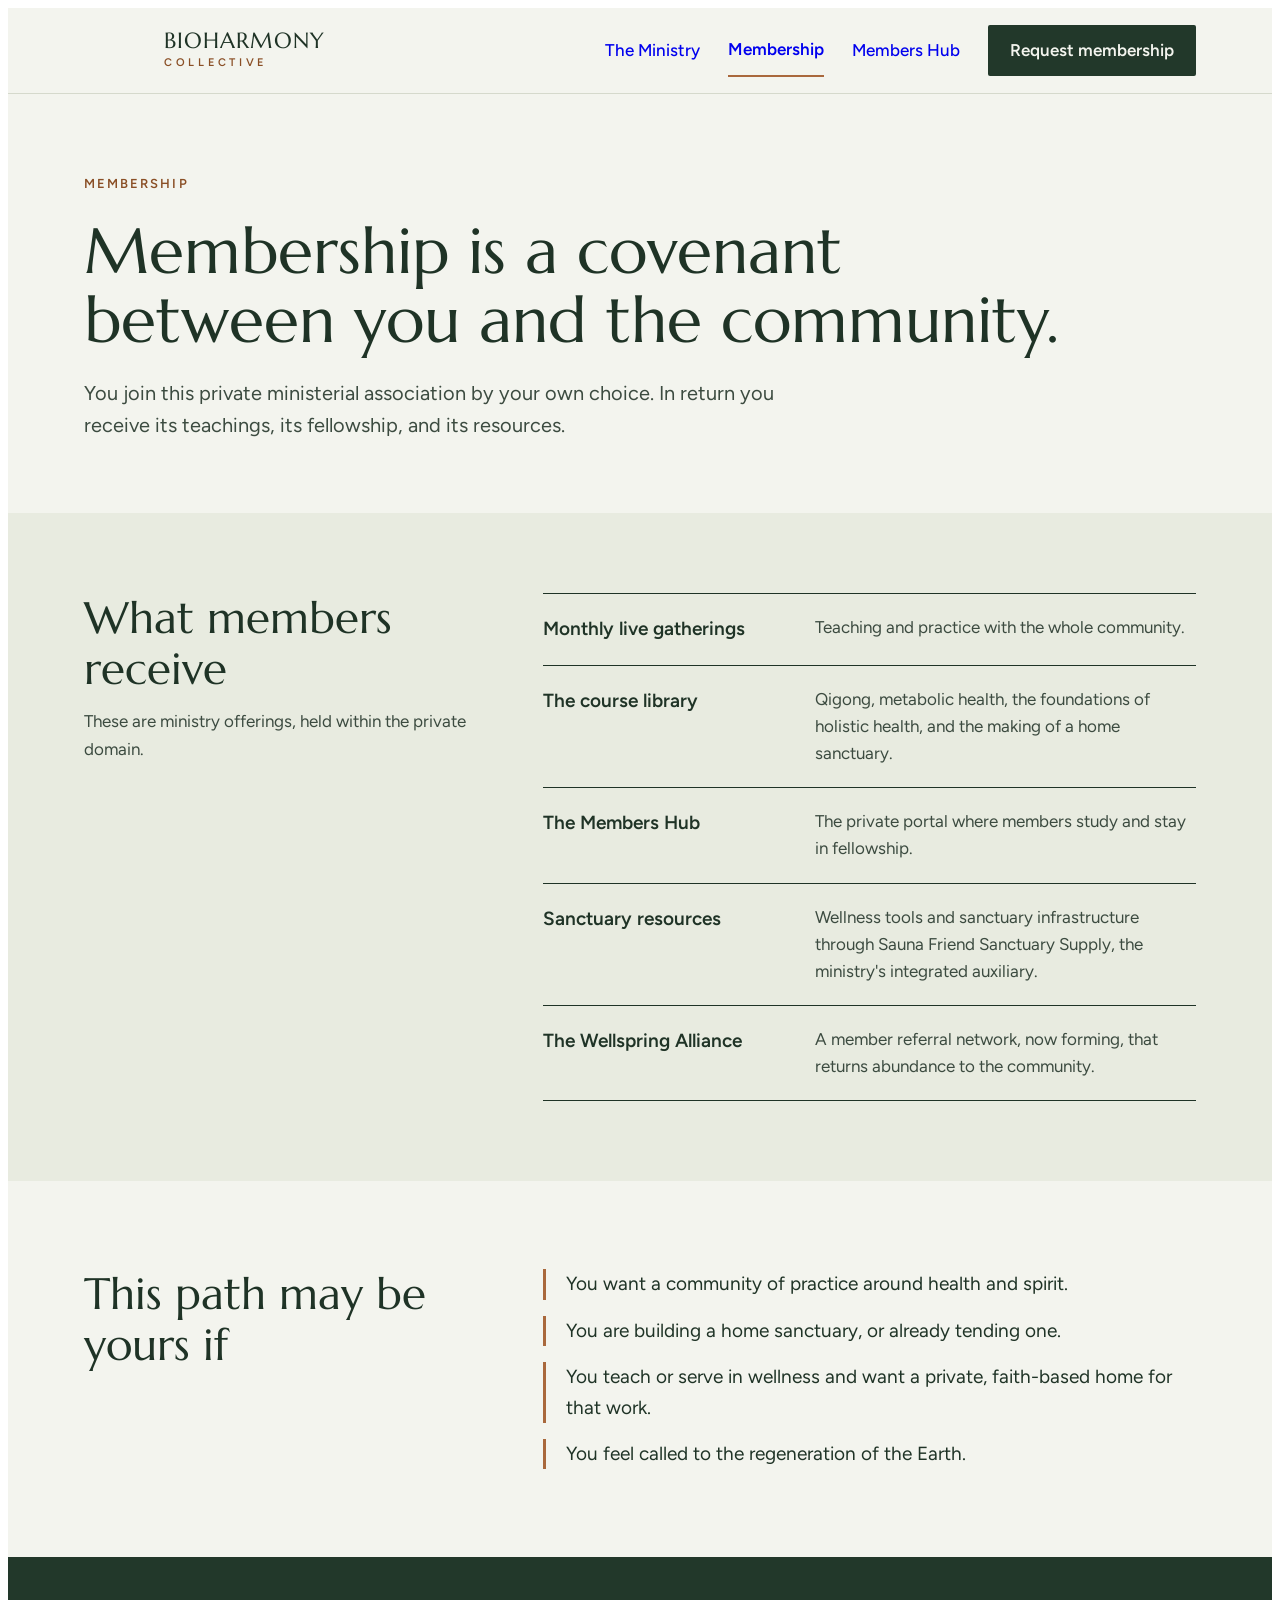
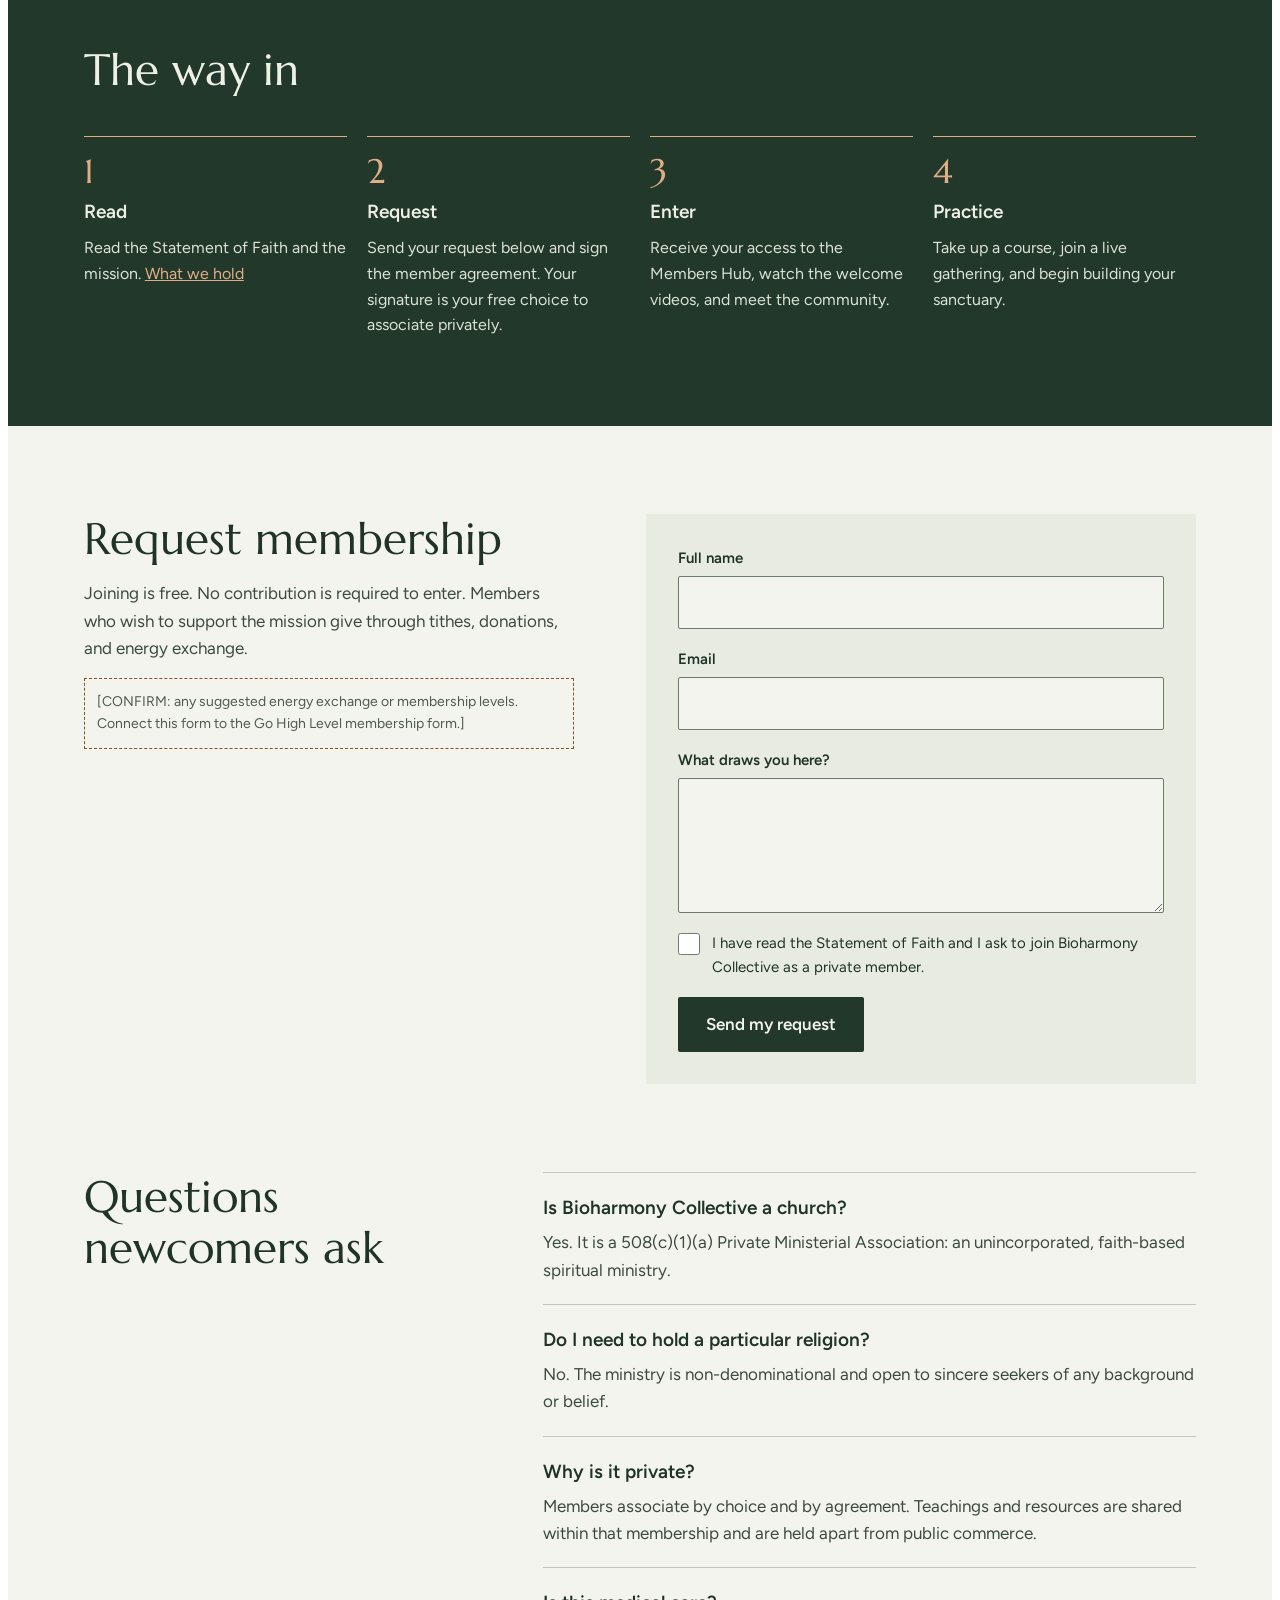
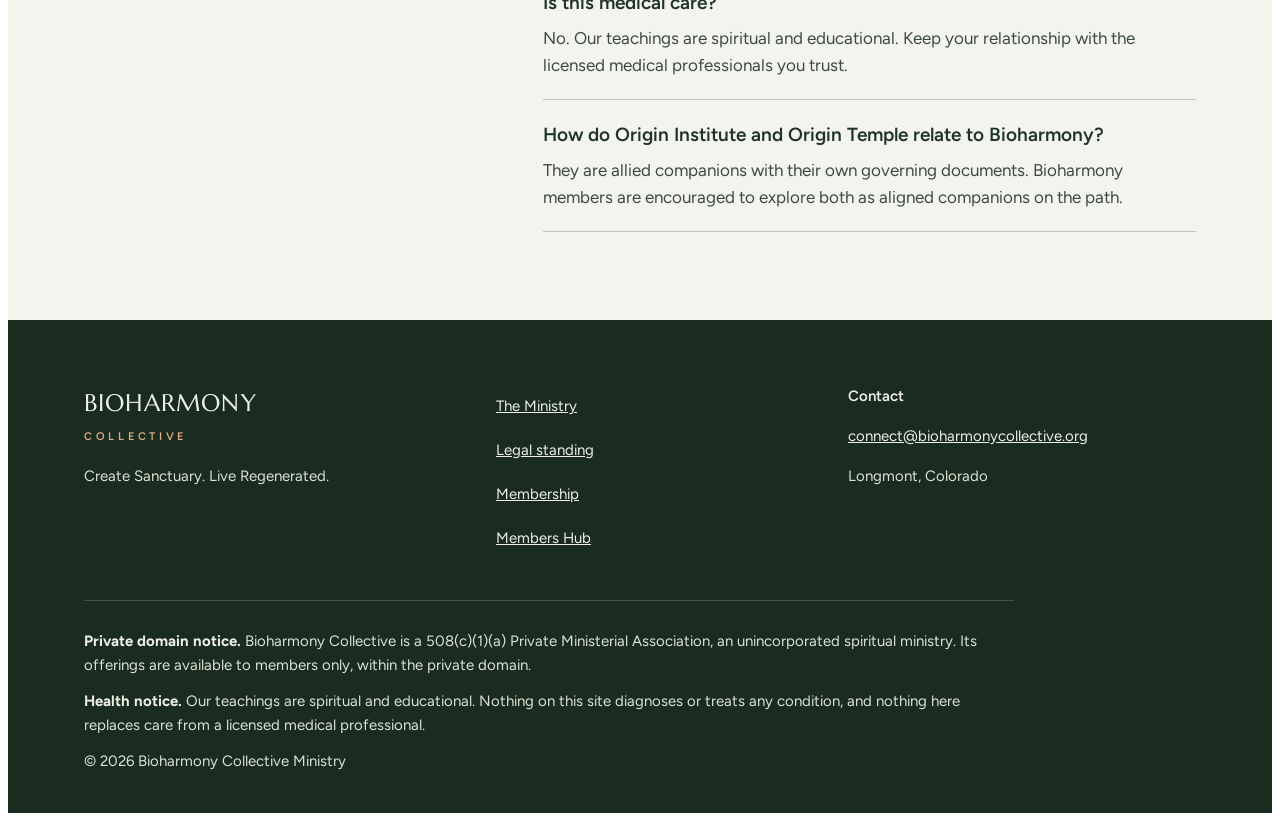
==== membership.html @ bfe524b6 "Add Bioharmony Collective site pages and docs" ====
<!doctype html>
<html lang="en">
<head>
<meta charset="utf-8">
<meta name="viewport" content="width=device-width, initial-scale=1">
<title>Membership | Bioharmony Collective</title>
<meta name="robots" content="noindex">
<meta name="description" content="What members receive and how to request membership in Bioharmony Collective.">
<link rel="icon" type="image/png" href="assets/bhc-mark.png">
<link rel="preconnect" href="https://fonts.googleapis.com">
<link rel="preconnect" href="https://fonts.gstatic.com" crossorigin>
<link rel="stylesheet" href="https://fonts.googleapis.com/css2?family=Marcellus&family=Figtree:wght@400;500;600&display=swap">
<link rel="stylesheet" href="assets/site.css">
</head>
<body>
<div style="font-family: Figtree, 'Helvetica Neue', Arial, sans-serif; color: #1F3326; background: #F3F4EE; font-size: 17px; line-height: 1.6">

<header style="display: flex; flex-wrap: wrap; align-items: center; justify-content: space-between; gap: 12px 32px; padding: 16px 6%; border-bottom: 1px solid #D5D9CC">
<a href="index.html" style="display: flex; align-items: center; gap: 12px; text-decoration: none; min-height: 44px">
<img src="assets/bhc-mark.png" alt="" style="width: 68px; height: auto">
<span style="display: flex; flex-direction: column; gap: 2px">
<span style="font-family: Marcellus, Georgia, serif; font-size: 22px; letter-spacing: 0.05em; line-height: 1; color: #1F3326">BIOHARMONY</span>
<span style="font-size: 11px; font-weight: 600; letter-spacing: 0.34em; color: #8A4F26">COLLECTIVE</span>
</span>
</a>
<nav aria-label="Main" style="display: flex; flex-wrap: wrap; align-items: center; gap: 4px 28px">
<a href="ministry.html" style="padding: 12px 0; text-decoration: none; font-weight: 500">The Ministry</a>
<a href="membership.html" aria-current="page" style="padding: 12px 0; text-decoration: none; font-weight: 600; border-bottom: 2px solid #A9683C">Membership</a>
<a href="https://portal.bioharmonycollective.org" style="padding: 12px 0; text-decoration: none; font-weight: 500">Members Hub</a>
<a href="#request" style="padding: 12px 22px; text-decoration: none; font-weight: 600; background: #22382A; color: #F3F4EE; border-radius: 2px">Request membership</a>
</nav>
</header>

<section style="padding: 80px 6% 72px; display: flex; flex-direction: column; gap: 22px">
<p style="margin: 0; font-size: 13px; font-weight: 600; letter-spacing: 0.16em; text-transform: uppercase; color: #8A4F26">Membership</p>
<h1 style="margin: 0; font-family: Marcellus, Georgia, serif; font-weight: 400; font-size: clamp(36px, 5vw, 64px); line-height: 1.08; max-width: 17em; text-wrap: balance">Membership is a covenant between you and the community.</h1>
<p style="margin: 0; font-size: 20px; max-width: 36em; color: #3C4B40">You join this private ministerial association by your own choice. In return you receive its teachings, its fellowship, and its resources.</p>
</section>

<section style="padding: 80px 6%; background: #E8EBE0; display: flex; flex-wrap: wrap; gap: 40px 72px">
<div style="flex: 1 1 300px; min-width: 0; display: flex; flex-direction: column; gap: 14px">
<h2 style="margin: 0; font-family: Marcellus, Georgia, serif; font-weight: 400; font-size: clamp(30px, 3.6vw, 44px); line-height: 1.15">What members receive</h2>
<p style="margin: 0; color: #3C4B40">These are ministry offerings, held within the private domain.</p>
</div>
<div style="flex: 2 1 480px; min-width: 0; display: flex; flex-direction: column">
<div style="display: flex; flex-wrap: wrap; gap: 4px 32px; padding: 20px 0; border-top: 1px solid #1F3326">
<h3 style="flex: 1 1 200px; min-width: 0; margin: 0; font-size: 19px; font-weight: 600">Monthly live gatherings</h3>
<p style="flex: 2 1 300px; min-width: 0; margin: 0; color: #3C4B40">Teaching and practice with the whole community.</p>
</div>
<div style="display: flex; flex-wrap: wrap; gap: 4px 32px; padding: 20px 0; border-top: 1px solid #1F3326">
<h3 style="flex: 1 1 200px; min-width: 0; margin: 0; font-size: 19px; font-weight: 600">The course library</h3>
<p style="flex: 2 1 300px; min-width: 0; margin: 0; color: #3C4B40">Qigong, metabolic health, the foundations of holistic health, and the making of a home sanctuary.</p>
</div>
<div style="display: flex; flex-wrap: wrap; gap: 4px 32px; padding: 20px 0; border-top: 1px solid #1F3326">
<h3 style="flex: 1 1 200px; min-width: 0; margin: 0; font-size: 19px; font-weight: 600">The Members Hub</h3>
<p style="flex: 2 1 300px; min-width: 0; margin: 0; color: #3C4B40">The private portal where members study and stay in fellowship.</p>
</div>
<div style="display: flex; flex-wrap: wrap; gap: 4px 32px; padding: 20px 0; border-top: 1px solid #1F3326">
<h3 style="flex: 1 1 200px; min-width: 0; margin: 0; font-size: 19px; font-weight: 600">Sanctuary resources</h3>
<p style="flex: 2 1 300px; min-width: 0; margin: 0; color: #3C4B40">Wellness tools and sanctuary infrastructure through Sauna Friend Sanctuary Supply, the ministry's integrated auxiliary.</p>
</div>
<div style="display: flex; flex-wrap: wrap; gap: 4px 32px; padding: 20px 0; border-top: 1px solid #1F3326; border-bottom: 1px solid #1F3326">
<h3 style="flex: 1 1 200px; min-width: 0; margin: 0; font-size: 19px; font-weight: 600">The Wellspring Alliance</h3>
<p style="flex: 2 1 300px; min-width: 0; margin: 0; color: #3C4B40">A member referral network, now forming, that returns abundance to the community.</p>
</div>
</div>
</section>

<section style="padding: 88px 6%; display: flex; flex-wrap: wrap; gap: 40px 72px">
<h2 style="flex: 1 1 300px; min-width: 0; margin: 0; font-family: Marcellus, Georgia, serif; font-weight: 400; font-size: clamp(30px, 3.6vw, 44px); line-height: 1.15">This path may be yours if</h2>
<ul style="flex: 2 1 480px; min-width: 0; margin: 0; padding: 0; list-style: none; display: flex; flex-direction: column; gap: 16px; font-size: 19px">
<li style="padding-left: 20px; border-left: 3px solid #A9683C">You want a community of practice around health and spirit.</li>
<li style="padding-left: 20px; border-left: 3px solid #A9683C">You are building a home sanctuary, or already tending one.</li>
<li style="padding-left: 20px; border-left: 3px solid #A9683C">You teach or serve in wellness and want a private, faith-based home for that work.</li>
<li style="padding-left: 20px; border-left: 3px solid #A9683C">You feel called to the regeneration of the Earth.</li>
</ul>
</section>

<section style="padding: 88px 6%; background: #22382A; color: #EEF0E6; display: flex; flex-direction: column; gap: 40px">
<h2 style="margin: 0; font-family: Marcellus, Georgia, serif; font-weight: 400; font-size: clamp(30px, 3.6vw, 44px); line-height: 1.15">The way in</h2>
<ol style="margin: 0; padding: 0; list-style: none; display: flex; flex-wrap: wrap; gap: 20px">
<li style="flex: 1 1 230px; min-width: 0; display: flex; flex-direction: column; gap: 8px; border-top: 1px solid #E0AE86; padding-top: 18px">
<span style="font-family: Marcellus, Georgia, serif; font-size: 34px; color: #E0AE86; line-height: 1">1</span>
<h3 style="margin: 0; font-size: 19px; font-weight: 600">Read</h3>
<p style="margin: 0; font-size: 16px; color: #DCE2D5">Read the Statement of Faith and the mission. <a href="ministry.html#beliefs" style="color: #E0AE86">What we hold</a></p>
</li>
<li style="flex: 1 1 230px; min-width: 0; display: flex; flex-direction: column; gap: 8px; border-top: 1px solid #E0AE86; padding-top: 18px">
<span style="font-family: Marcellus, Georgia, serif; font-size: 34px; color: #E0AE86; line-height: 1">2</span>
<h3 style="margin: 0; font-size: 19px; font-weight: 600">Request</h3>
<p style="margin: 0; font-size: 16px; color: #DCE2D5">Send your request below and sign the member agreement. Your signature is your free choice to associate privately.</p>
</li>
<li style="flex: 1 1 230px; min-width: 0; display: flex; flex-direction: column; gap: 8px; border-top: 1px solid #E0AE86; padding-top: 18px">
<span style="font-family: Marcellus, Georgia, serif; font-size: 34px; color: #E0AE86; line-height: 1">3</span>
<h3 style="margin: 0; font-size: 19px; font-weight: 600">Enter</h3>
<p style="margin: 0; font-size: 16px; color: #DCE2D5">Receive your access to the Members Hub, watch the welcome videos, and meet the community.</p>
</li>
<li style="flex: 1 1 230px; min-width: 0; display: flex; flex-direction: column; gap: 8px; border-top: 1px solid #E0AE86; padding-top: 18px">
<span style="font-family: Marcellus, Georgia, serif; font-size: 34px; color: #E0AE86; line-height: 1">4</span>
<h3 style="margin: 0; font-size: 19px; font-weight: 600">Practice</h3>
<p style="margin: 0; font-size: 16px; color: #DCE2D5">Take up a course, join a live gathering, and begin building your sanctuary.</p>
</li>
</ol>
</section>

<section id="request" style="padding: 88px 6%; display: flex; flex-wrap: wrap; gap: 40px 72px">
<div style="flex: 1 1 320px; min-width: 0; display: flex; flex-direction: column; gap: 16px">
<h2 style="margin: 0; font-family: Marcellus, Georgia, serif; font-weight: 400; font-size: clamp(30px, 3.6vw, 44px); line-height: 1.15">Request membership</h2>
<p style="margin: 0; color: #3C4B40">Joining is free. No contribution is required to enter. Members who wish to support the mission give through tithes, donations, and energy exchange.</p>
<p style="margin: 0; font-size: 14px; color: #4D5B50; border: 1px dashed #8A4F26; padding: 12px">[CONFIRM: any suggested energy exchange or membership levels. Connect this form to the Go High Level membership form.]</p>
</div>
<form style="flex: 1 1 380px; min-width: 0; background: #E8EBE0; padding: 32px; display: flex; flex-direction: column; gap: 18px; box-sizing: border-box">
<div style="display: flex; flex-direction: column; gap: 6px">
<label for="req-name" style="font-weight: 600; font-size: 15px">Full name</label>
<input id="req-name" type="text" autocomplete="name" style="font: inherit; padding: 12px; border: 1px solid #6B7A6E; border-radius: 2px; background: #F3F4EE; color: #1F3326; min-height: 44px; box-sizing: border-box">
</div>
<div style="display: flex; flex-direction: column; gap: 6px">
<label for="req-email" style="font-weight: 600; font-size: 15px">Email</label>
<input id="req-email" type="email" autocomplete="email" style="font: inherit; padding: 12px; border: 1px solid #6B7A6E; border-radius: 2px; background: #F3F4EE; color: #1F3326; min-height: 44px; box-sizing: border-box">
</div>
<div style="display: flex; flex-direction: column; gap: 6px">
<label for="req-why" style="font-weight: 600; font-size: 15px">What draws you here?</label>
<textarea id="req-why" rows="4" style="font: inherit; padding: 12px; border: 1px solid #6B7A6E; border-radius: 2px; background: #F3F4EE; color: #1F3326; box-sizing: border-box; resize: vertical"></textarea>
</div>
<div style="display: flex; gap: 12px; align-items: flex-start">
<input id="req-agree" type="checkbox" style="width: 22px; height: 22px; margin: 2px 0 0; flex: none; accent-color: #22382A">
<label for="req-agree" style="font-size: 15px">I have read the Statement of Faith and I ask to join Bioharmony Collective as a private member.</label>
</div>
<button type="button" style="font: inherit; font-weight: 600; padding: 14px 28px; background: #22382A; color: #F3F4EE; border: 0; border-radius: 2px; cursor: pointer; align-self: flex-start; min-height: 48px">Send my request</button>
</form>
</section>

<section style="padding: 0 6% 88px; display: flex; flex-wrap: wrap; gap: 40px 72px">
<h2 style="flex: 1 1 300px; min-width: 0; margin: 0; font-family: Marcellus, Georgia, serif; font-weight: 400; font-size: clamp(30px, 3.6vw, 44px); line-height: 1.15">Questions newcomers ask</h2>
<div style="flex: 2 1 480px; min-width: 0; display: flex; flex-direction: column">
<div style="display: flex; flex-direction: column; gap: 6px; padding: 20px 0; border-top: 1px solid #C3C9B8">
<h3 style="margin: 0; font-size: 19px; font-weight: 600">Is Bioharmony Collective a church?</h3>
<p style="margin: 0; color: #3C4B40">Yes. It is a 508(c)(1)(a) Private Ministerial Association: an unincorporated, faith-based spiritual ministry.</p>
</div>
<div style="display: flex; flex-direction: column; gap: 6px; padding: 20px 0; border-top: 1px solid #C3C9B8">
<h3 style="margin: 0; font-size: 19px; font-weight: 600">Do I need to hold a particular religion?</h3>
<p style="margin: 0; color: #3C4B40">No. The ministry is non-denominational and open to sincere seekers of any background or belief.</p>
</div>
<div style="display: flex; flex-direction: column; gap: 6px; padding: 20px 0; border-top: 1px solid #C3C9B8">
<h3 style="margin: 0; font-size: 19px; font-weight: 600">Why is it private?</h3>
<p style="margin: 0; color: #3C4B40">Members associate by choice and by agreement. Teachings and resources are shared within that membership and are held apart from public commerce.</p>
</div>
<div style="display: flex; flex-direction: column; gap: 6px; padding: 20px 0; border-top: 1px solid #C3C9B8">
<h3 style="margin: 0; font-size: 19px; font-weight: 600">Is this medical care?</h3>
<p style="margin: 0; color: #3C4B40">No. Our teachings are spiritual and educational. Keep your relationship with the licensed medical professionals you trust.</p>
</div>
<div style="display: flex; flex-direction: column; gap: 6px; padding: 20px 0; border-top: 1px solid #C3C9B8; border-bottom: 1px solid #C3C9B8">
<h3 style="margin: 0; font-size: 19px; font-weight: 600">How do Origin Institute and Origin Temple relate to Bioharmony?</h3>
<p style="margin: 0; color: #3C4B40">They are allied companions with their own governing documents. Bioharmony members are encouraged to explore both as aligned companions on the path.</p>
</div>
</div>
</section>

<footer style="padding: 64px 6% 40px; background: #1A2B20; color: #DCE2D5; display: flex; flex-direction: column; gap: 40px; font-size: 15px">
<div style="display: flex; flex-wrap: wrap; gap: 32px 64px">
<div style="flex: 1 1 240px; min-width: 0; display: flex; flex-direction: column; gap: 6px">
<span style="font-family: Marcellus, Georgia, serif; font-size: 24px; letter-spacing: 0.05em; color: #EEF0E6">BIOHARMONY</span>
<span style="font-size: 11px; font-weight: 600; letter-spacing: 0.34em; color: #E0AE86">COLLECTIVE</span>
<p style="margin: 12px 0 0">Create Sanctuary. Live Regenerated.</p>
</div>
<nav aria-label="Footer" style="flex: 1 1 180px; min-width: 0; display: flex; flex-direction: column">
<a href="ministry.html" style="color: #EEF0E6; padding: 10px 0">The Ministry</a>
<a href="ministry.html#standing" style="color: #EEF0E6; padding: 10px 0">Legal standing</a>
<a href="membership.html" style="color: #EEF0E6; padding: 10px 0">Membership</a>
<a href="https://portal.bioharmonycollective.org" style="color: #EEF0E6; padding: 10px 0">Members Hub</a>
</nav>
<div style="flex: 1 1 240px; min-width: 0; display: flex; flex-direction: column; gap: 6px">
<p style="margin: 0; color: #EEF0E6; font-weight: 600">Contact</p>
<a href="mailto:connect@bioharmonycollective.org" style="color: #EEF0E6; padding: 10px 0">connect@bioharmonycollective.org</a>
<p style="margin: 0">Longmont, Colorado</p>
</div>
</div>
<div style="display: flex; flex-direction: column; gap: 12px; border-top: 1px solid #3A5444; padding-top: 28px; max-width: 62em">
<p style="margin: 0"><strong style="color: #EEF0E6">Private domain notice.</strong> Bioharmony Collective is a 508(c)(1)(a) Private Ministerial Association, an unincorporated spiritual ministry. Its offerings are available to members only, within the private domain.</p>
<p style="margin: 0"><strong style="color: #EEF0E6">Health notice.</strong> Our teachings are spiritual and educational. Nothing on this site diagnoses or treats any condition, and nothing here replaces care from a licensed medical professional.</p>
<p style="margin: 0">© 2026 Bioharmony Collective Ministry</p>
</div>
</footer>

</div>
</body>
</html>
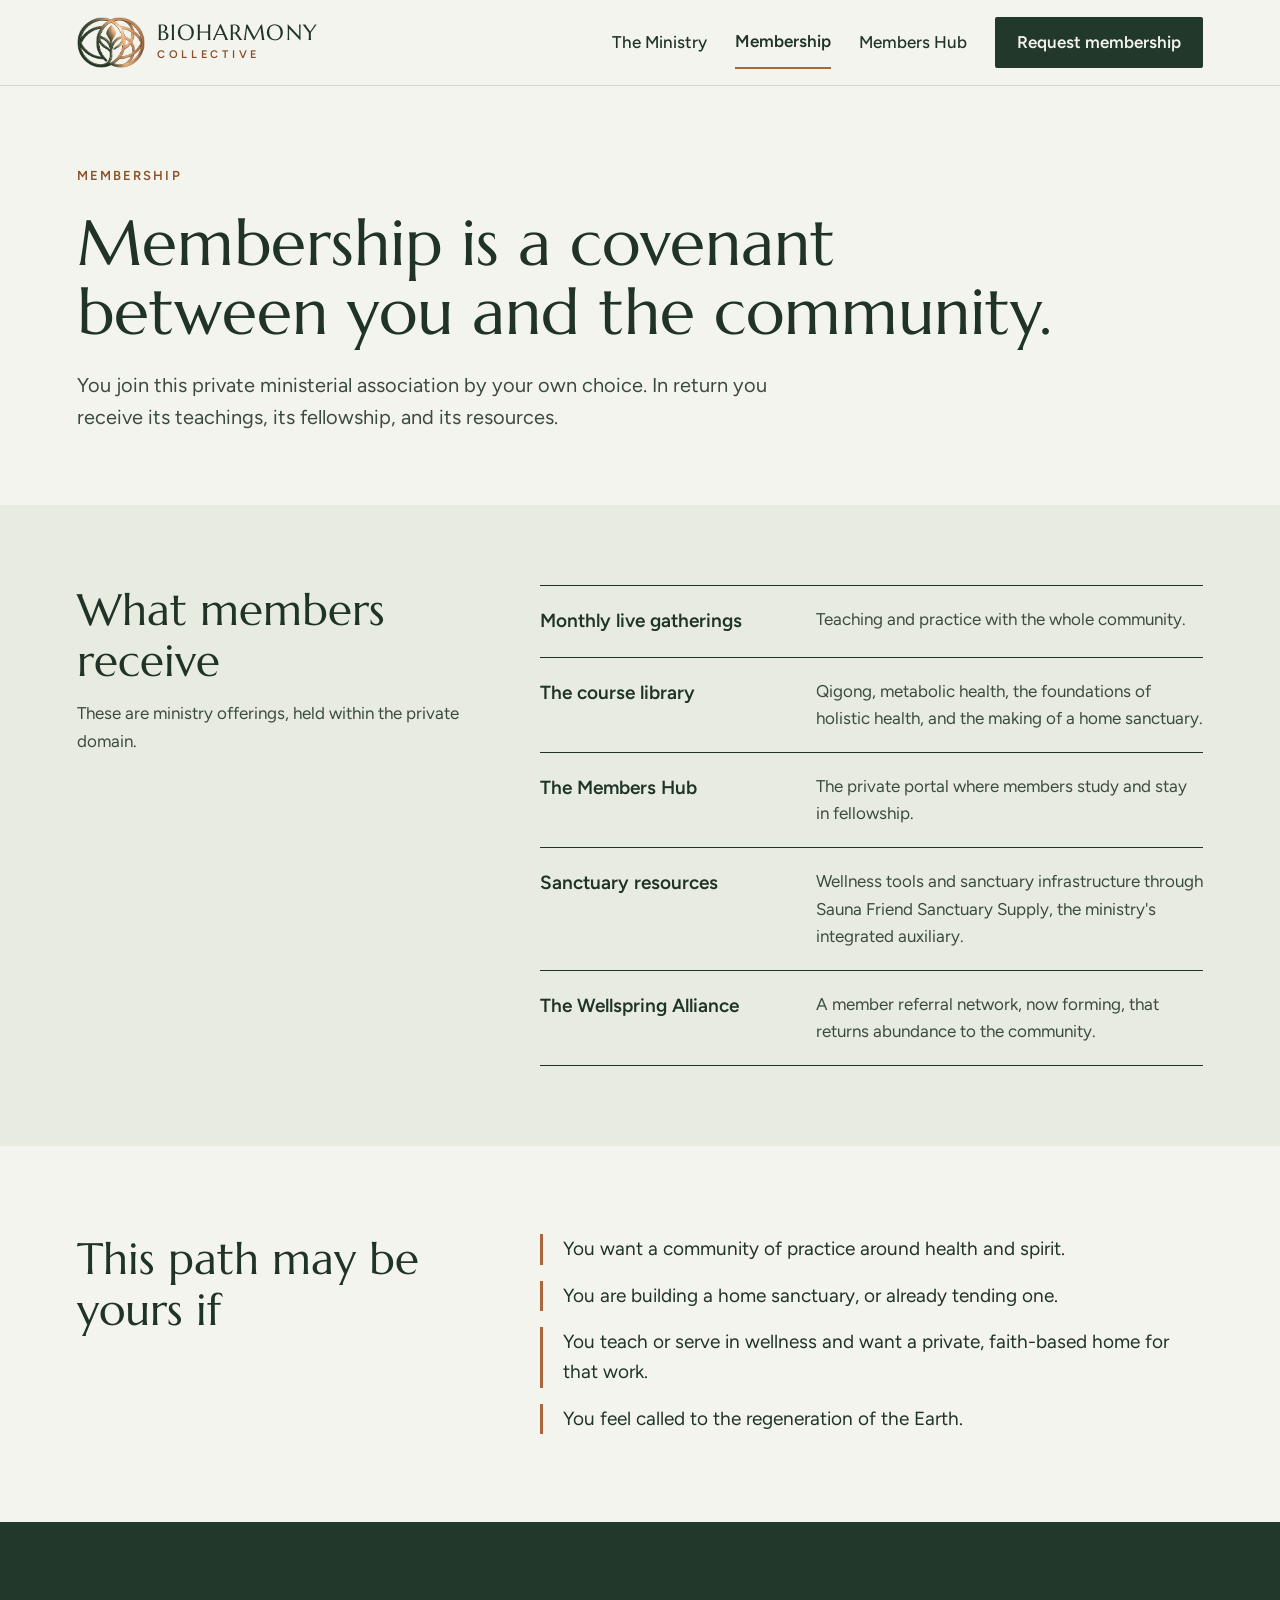
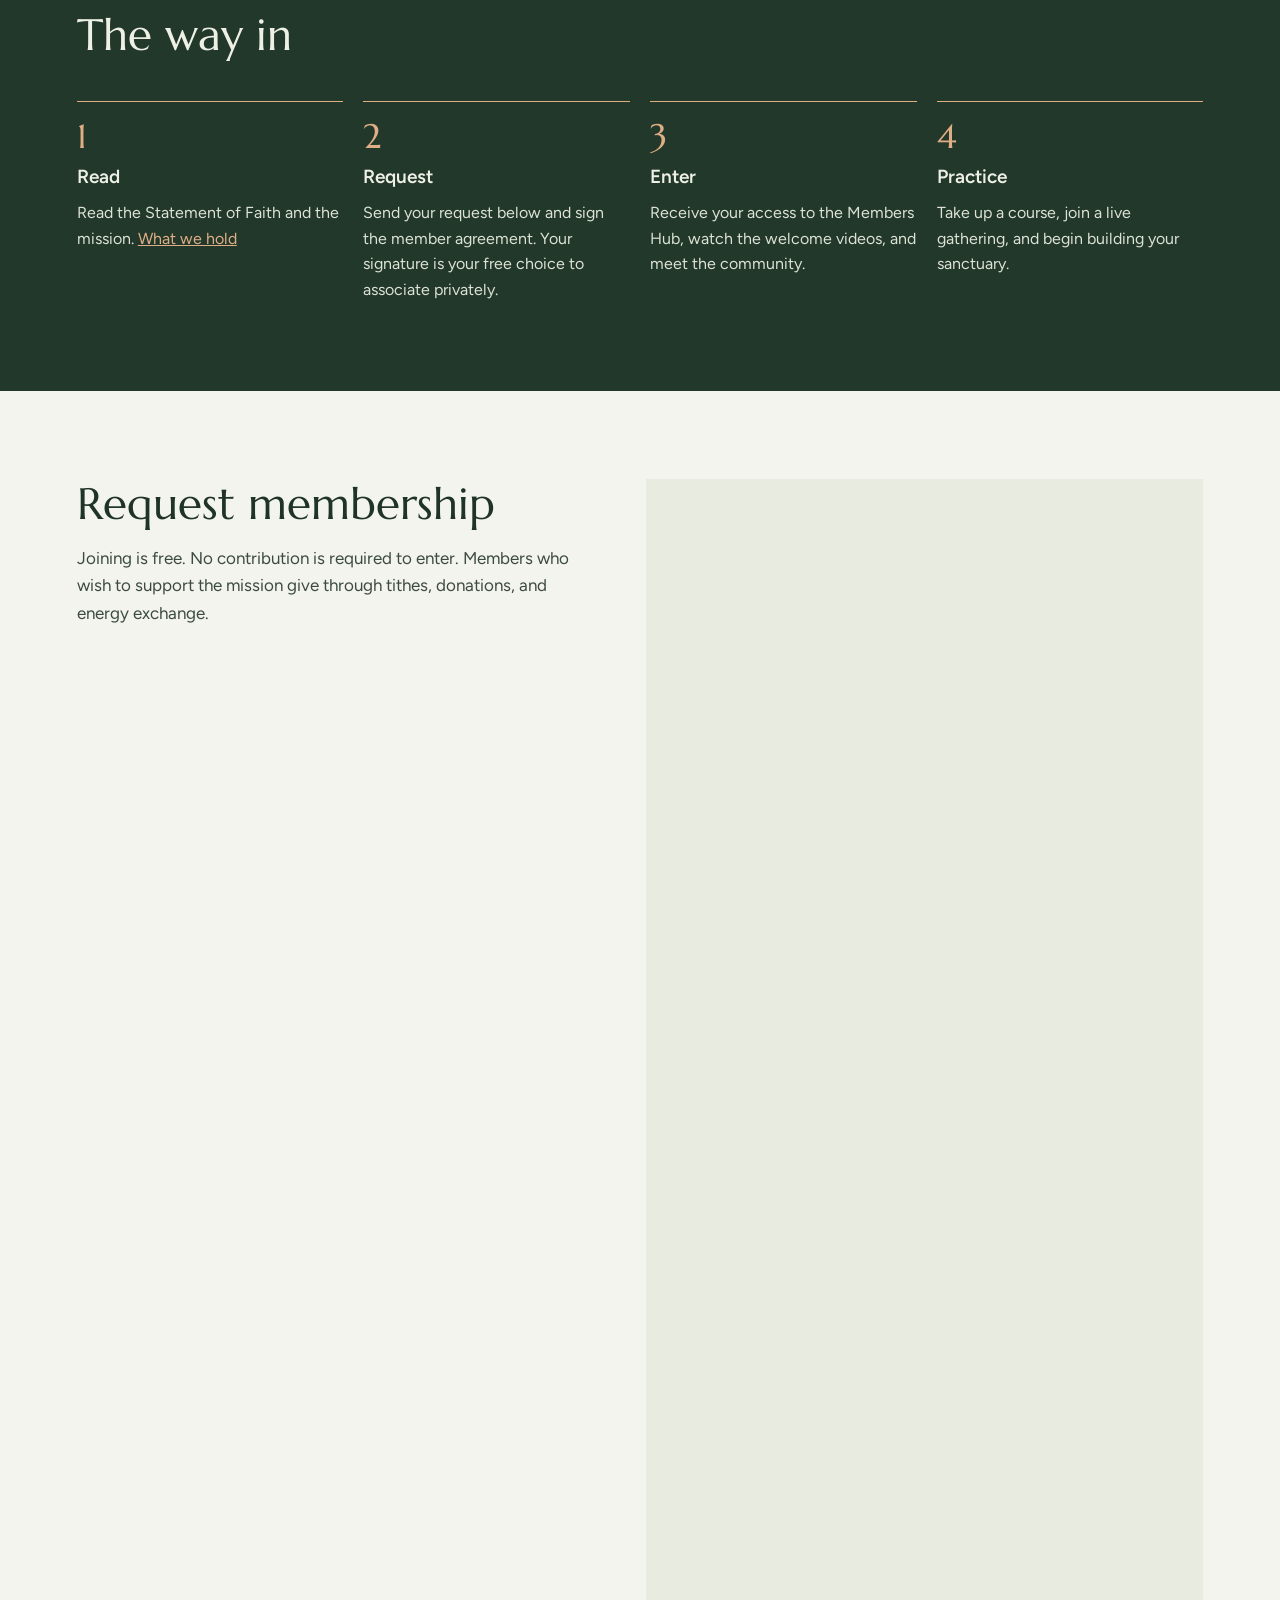
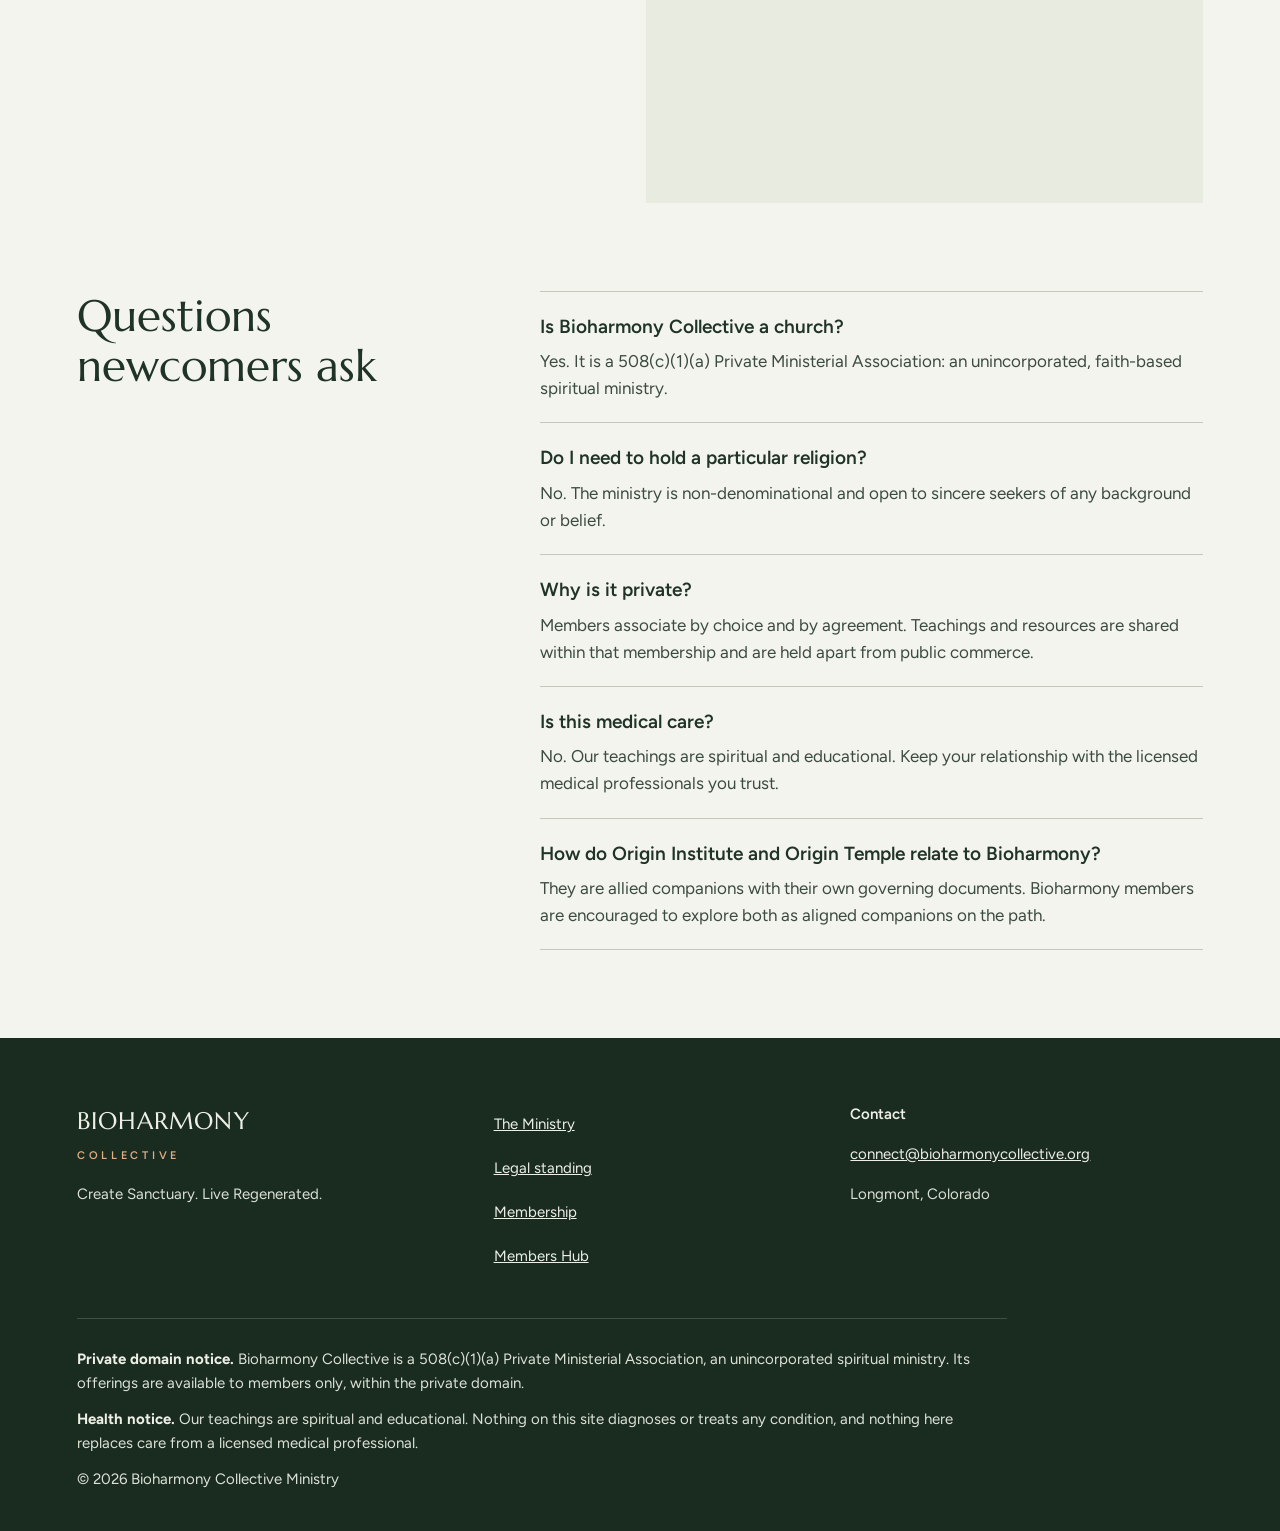
==== commit 2e68b5db: "Add hero photo, embed GHL membership form, clear placeholders, allow indexing" ====
--- a/membership.html
+++ b/membership.html
@@ -4,7 +4,6 @@
 <meta charset="utf-8">
 <meta name="viewport" content="width=device-width, initial-scale=1">
 <title>Membership | Bioharmony Collective</title>
-<meta name="robots" content="noindex">
 <meta name="description" content="What members receive and how to request membership in Bioharmony Collective.">
 <link rel="icon" type="image/png" href="assets/bhc-mark.png">
 <link rel="preconnect" href="https://fonts.googleapis.com">
@@ -106,27 +105,11 @@
 <div style="flex: 1 1 320px; min-width: 0; display: flex; flex-direction: column; gap: 16px">
 <h2 style="margin: 0; font-family: Marcellus, Georgia, serif; font-weight: 400; font-size: clamp(30px, 3.6vw, 44px); line-height: 1.15">Request membership</h2>
 <p style="margin: 0; color: #3C4B40">Joining is free. No contribution is required to enter. Members who wish to support the mission give through tithes, donations, and energy exchange.</p>
-<p style="margin: 0; font-size: 14px; color: #4D5B50; border: 1px dashed #8A4F26; padding: 12px">[CONFIRM: any suggested energy exchange or membership levels. Connect this form to the Go High Level membership form.]</p>
 </div>
-<form style="flex: 1 1 380px; min-width: 0; background: #E8EBE0; padding: 32px; display: flex; flex-direction: column; gap: 18px; box-sizing: border-box">
-<div style="display: flex; flex-direction: column; gap: 6px">
-<label for="req-name" style="font-weight: 600; font-size: 15px">Full name</label>
-<input id="req-name" type="text" autocomplete="name" style="font: inherit; padding: 12px; border: 1px solid #6B7A6E; border-radius: 2px; background: #F3F4EE; color: #1F3326; min-height: 44px; box-sizing: border-box">
+<div style="flex: 1 1 380px; min-width: 0; background: #E8EBE0; padding: 12px; box-sizing: border-box">
+<iframe src="https://api.leadconnectorhq.com/widget/form/mGEaz03AifMfdkfEZuAn" style="width: 100%; height: 1300px; border: none; border-radius: 2px; display: block" id="inline-mGEaz03AifMfdkfEZuAn" data-layout="{'id':'INLINE'}" data-trigger-type="alwaysShow" data-trigger-value="" data-activation-type="alwaysActivated" data-activation-value="" data-deactivation-type="neverDeactivate" data-deactivation-value="" data-form-name="BHC Private Community Application" data-height="1300" data-layout-iframe-id="inline-mGEaz03AifMfdkfEZuAn" data-form-id="mGEaz03AifMfdkfEZuAn" title="Request membership in Bioharmony Collective"></iframe>
+<script src="https://link.msgsndr.com/js/form_embed.js"></script>
 </div>
-<div style="display: flex; flex-direction: column; gap: 6px">
-<label for="req-email" style="font-weight: 600; font-size: 15px">Email</label>
-<input id="req-email" type="email" autocomplete="email" style="font: inherit; padding: 12px; border: 1px solid #6B7A6E; border-radius: 2px; background: #F3F4EE; color: #1F3326; min-height: 44px; box-sizing: border-box">
-</div>
-<div style="display: flex; flex-direction: column; gap: 6px">
-<label for="req-why" style="font-weight: 600; font-size: 15px">What draws you here?</label>
-<textarea id="req-why" rows="4" style="font: inherit; padding: 12px; border: 1px solid #6B7A6E; border-radius: 2px; background: #F3F4EE; color: #1F3326; box-sizing: border-box; resize: vertical"></textarea>
-</div>
-<div style="display: flex; gap: 12px; align-items: flex-start">
-<input id="req-agree" type="checkbox" style="width: 22px; height: 22px; margin: 2px 0 0; flex: none; accent-color: #22382A">
-<label for="req-agree" style="font-size: 15px">I have read the Statement of Faith and I ask to join Bioharmony Collective as a private member.</label>
-</div>
-<button type="button" style="font: inherit; font-weight: 600; padding: 14px 28px; background: #22382A; color: #F3F4EE; border: 0; border-radius: 2px; cursor: pointer; align-self: flex-start; min-height: 48px">Send my request</button>
-</form>
 </section>
 
 <section style="padding: 0 6% 88px; display: flex; flex-wrap: wrap; gap: 40px 72px">
--- a/assets/site.css
+++ b/assets/site.css
@@ -0,0 +1,8 @@
+/* Bioharmony Collective. Page basics only: layout and color live inline in each page. */
+html { scroll-behavior: smooth; }
+body { margin: 0; background: #F3F4EE; }
+img { max-width: 100%; }
+a { color: #1F3326; }
+a:hover { color: #8A4F26; }
+a:focus-visible, button:focus-visible, input:focus-visible, textarea:focus-visible { outline: 3px solid #A9683C; outline-offset: 2px; }
+@media (prefers-reduced-motion: reduce) { html { scroll-behavior: auto; } }
